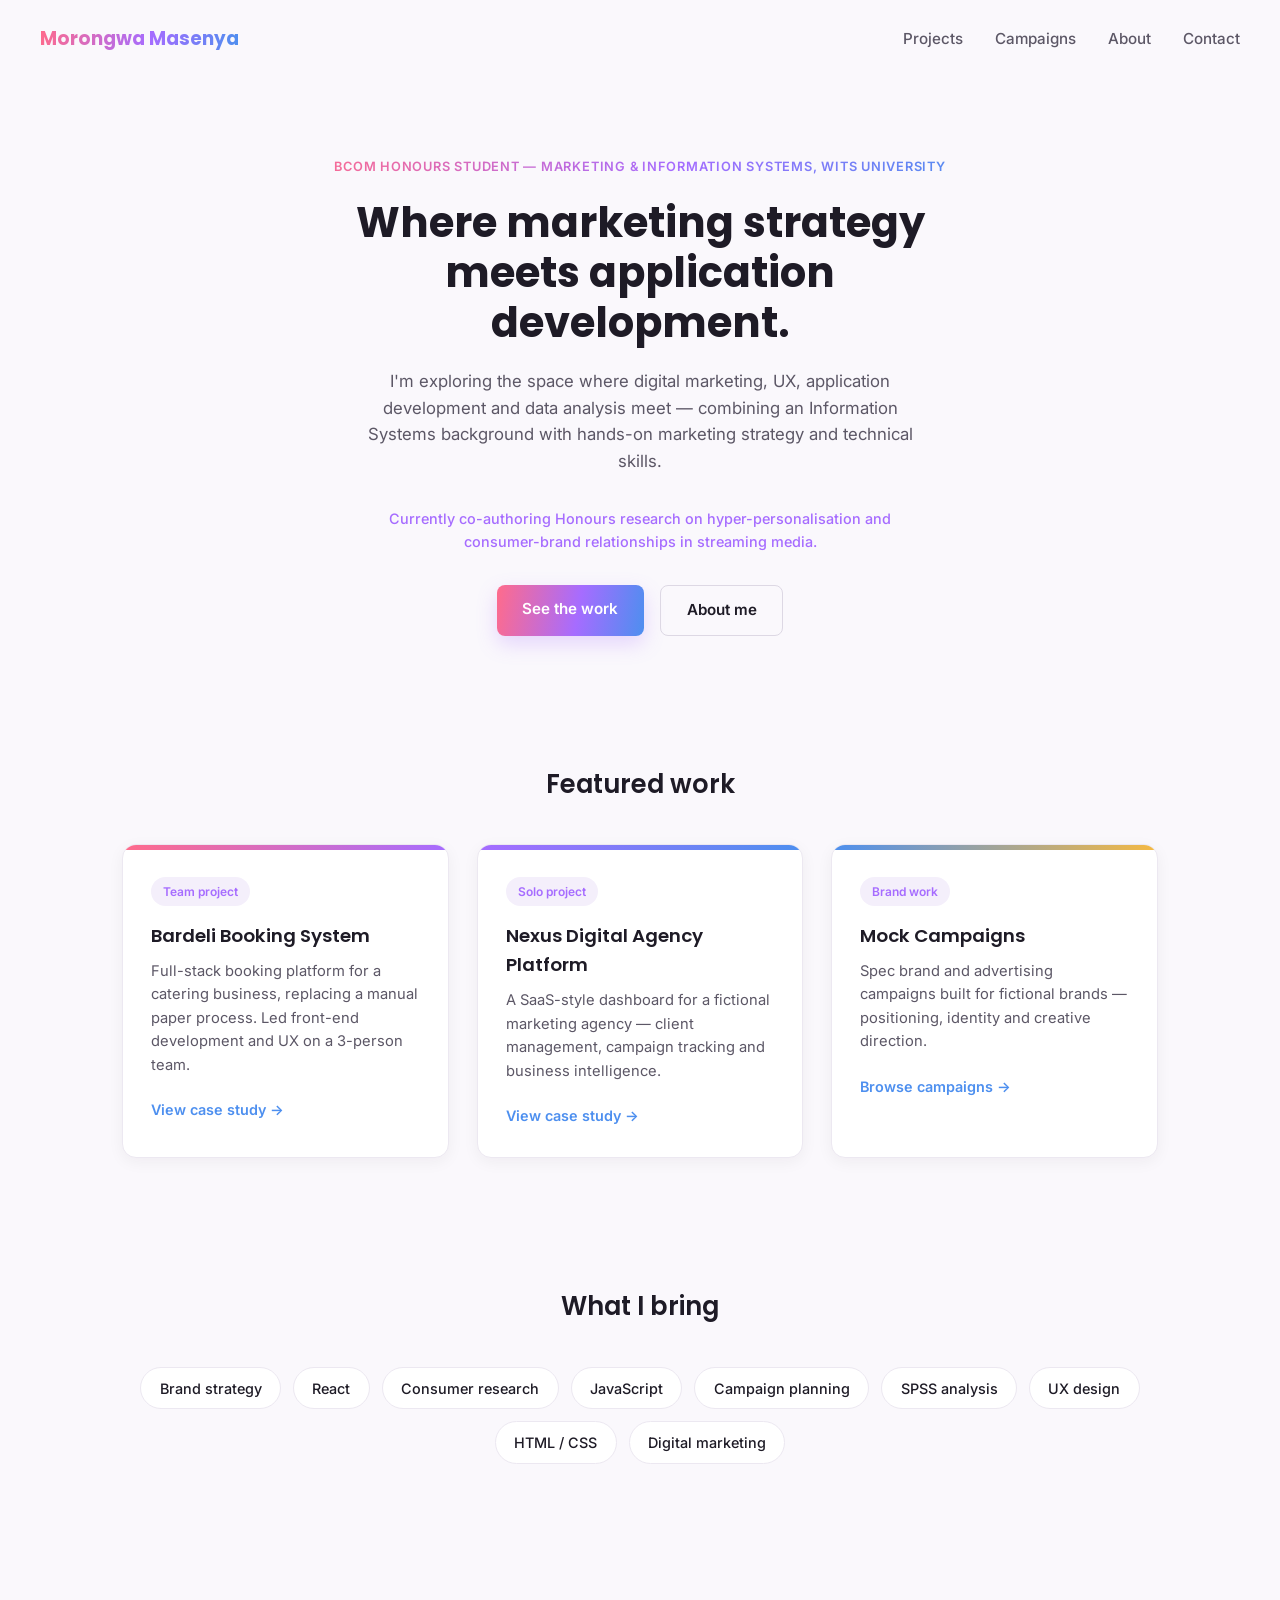
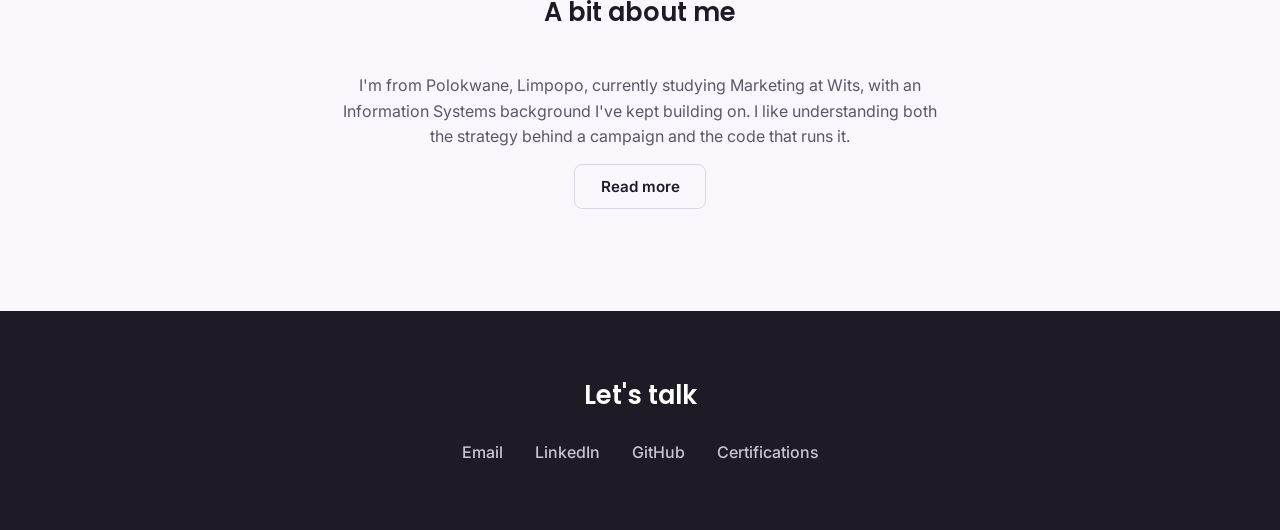
==== index.html @ e1d74e8e "Initial portfolio site" ====
<!DOCTYPE html>
<html lang="en">
<head>
<meta charset="UTF-8">
<meta name="viewport" content="width=device-width, initial-scale=1.0">
<title>Morongwa Masenya — Marketing & Digital Strategy</title>
<link rel="preconnect" href="https://fonts.googleapis.com">
<link href="https://fonts.googleapis.com/css2?family=Poppins:wght@500;600;700&family=Inter:wght@400;500;600&display=swap" rel="stylesheet">
<link rel="stylesheet" href="css/styles.css">
</head>
<body>

<header class="site-header">
  <a href="index.html" class="logo">Morongwa Masenya</a>
  <nav class="main-nav" id="mainNav">
    <a href="campaign.html">Projects</a>
    <a href="campaign.html">Campaigns</a>
    <a href="about.html">About</a>
    <a href="index.html#contact">Contact</a>
  </nav>
  <button class="nav-toggle" id="navToggle" aria-label="Toggle menu">☰</button>
</header>

<section class="hero">
  <p class="eyebrow">BCom Honours Student — Marketing &amp; Information Systems, Wits University</p>
  <h1>Where marketing strategy<br>meets application development.</h1>
  <p class="hero-sub">I'm exploring the space where digital marketing, UX, application development and data analysis meet — combining an Information Systems background with hands-on marketing strategy and technical skills.</p>
  <p class="hero-research">Currently co-authoring Honours research on hyper-personalisation and consumer-brand relationships in streaming media.</p>
  <div class="hero-cta">
    <a href="#work" class="btn btn-gradient">See the work</a>
    <a href="about.html" class="btn btn-outline">About me</a>
  </div>
</section>

<section class="work" id="work">
  <h2 class="section-title">Featured work</h2>

  <div class="card-grid">

    <a href="bardeli.html" class="proj-card">
      <div class="card-bar bar-1"></div>
      <span class="tag">Team project</span>
      <h3>Bardeli Booking System</h3>
      <p>Full-stack booking platform for a catering business, replacing a manual paper process. Led front-end development and UX on a 3-person team.</p>
      <span class="card-link">View case study →</span>
    </a>

    <a href="ndamp.html" class="proj-card">
      <div class="card-bar bar-2"></div>
      <span class="tag">Solo project</span>
      <h3>Nexus Digital Agency Platform</h3>
      <p>A SaaS-style dashboard for a fictional marketing agency — client management, campaign tracking and business intelligence.</p>
      <span class="card-link">View case study →</span>
    </a>

    <a href="campaign.html" class="proj-card">
      <div class="card-bar bar-3"></div>
      <span class="tag">Brand work</span>
      <h3>Mock Campaigns</h3>
      <p>Spec brand and advertising campaigns built for fictional brands — positioning, identity and creative direction.</p>
      <span class="card-link">Browse campaigns →</span>
    </a>

  </div>
</section>

<section class="skills">
  <h2 class="section-title">What I bring</h2>
  <div class="pill-row">
    <span class="pill">Brand strategy</span>
    <span class="pill">React</span>
    <span class="pill">Consumer research</span>
    <span class="pill">JavaScript</span>
    <span class="pill">Campaign planning</span>
    <span class="pill">SPSS analysis</span>
    <span class="pill">UX design</span>
    <span class="pill">HTML / CSS</span>
    <span class="pill">Digital marketing</span>
  </div>
</section>

<section class="about-teaser">
  <div class="about-teaser-text">
    <h2 class="section-title">A bit about me</h2>
    <p>I'm from Polokwane, Limpopo, currently studying Marketing at Wits, with an Information Systems background I've kept building on. I like understanding both the strategy behind a campaign and the code that runs it.</p>
    <a href="about.html" class="btn btn-outline">Read more</a>
  </div>
</section>

<footer class="site-footer" id="contact">
  <h2>Let's talk</h2>
  <div class="footer-links">
    <a href="mailto:masenyamorongwa9@gmail.com">Email</a>
    <a href="https://linkedin.com/in/morongwa-masenya" target="_blank" rel="noopener">LinkedIn</a>
    <a href="https://github.com/morongwa-masenya" target="_blank" rel="noopener">GitHub</a>
    <a href="certifications.html">Certifications</a>
  </div>
</footer>

<script src="js/main.js"></script>
</body>
</html>
---- css/styles.css ----
:root {
  --bg: #FAF8FC;
  --ink: #1E1B26;
  --muted: #5C5766;

  --pink: #FF6B8B;
  --purple: #A66CFF;
  --blue: #4D8FEF;
  --yellow: #F5B942;

  --gradient-main: linear-gradient(100deg, var(--pink), var(--purple) 55%, var(--blue));

  --font-display: 'Poppins', sans-serif;
  --font-body: 'Inter', sans-serif;
}

* { margin: 0; padding: 0; box-sizing: border-box; }

body {
  background: var(--bg);
  color: var(--ink);
  font-family: var(--font-body);
  line-height: 1.6;
}

a { text-decoration: none; color: inherit; }

/* ---- header ---- */
.site-header {
  display: flex;
  align-items: center;
  justify-content: space-between;
  padding: 1.5rem 2.5rem;
}

.logo {
  font-family: var(--font-display);
  font-weight: 700;
  font-size: 1.15rem;
  background: var(--gradient-main);
  -webkit-background-clip: text;
  background-clip: text;
  color: transparent;
}

.main-nav { display: flex; gap: 2rem; }
.main-nav a { font-weight: 500; font-size: 0.95rem; color: var(--muted); }
.main-nav a:hover { color: var(--ink); }

.nav-toggle { display: none; background: none; border: none; font-size: 1.5rem; cursor: pointer; }

/* ---- hero ---- */
.hero {
  padding: 5rem 2rem 4rem;
  max-width: 760px;
  margin: 0 auto;
  text-align: center;
}

.eyebrow {
  font-weight: 600;
  font-size: 0.8rem;
  letter-spacing: 0.06em;
  text-transform: uppercase;
  background: var(--gradient-main);
  -webkit-background-clip: text;
  background-clip: text;
  color: transparent;
  margin-bottom: 1.25rem;
}

.hero h1 {
  font-family: var(--font-display);
  font-weight: 700;
  font-size: 2.6rem;
  line-height: 1.2;
  margin-bottom: 1.25rem;
}

.hero-sub {
  font-size: 1.05rem;
  color: var(--muted);
  max-width: 560px;
  margin: 0 auto 2rem;
}

.hero-research {
  font-size: 0.9rem;
  color: var(--purple);
  font-weight: 500;
  max-width: 520px;
  margin: 0 auto 2rem;
}

.hero-cta { display: flex; gap: 1rem; justify-content: center; }

.btn {
  font-weight: 600;
  font-size: 0.95rem;
  padding: 0.75rem 1.6rem;
  border-radius: 8px;
  transition: transform 0.15s ease, box-shadow 0.15s ease;
}
.btn:hover { transform: translateY(-2px); }

.btn-gradient {
  background: var(--gradient-main);
  color: #fff;
  box-shadow: 0 8px 20px rgba(166, 108, 255, 0.25);
}

.btn-outline {
  background: transparent;
  border: 1.5px solid #DDD8E4;
  color: var(--ink);
}
.btn-outline:hover { border-color: var(--purple); }

/* ---- sections ---- */
.section-title {
  font-family: var(--font-display);
  font-weight: 600;
  font-size: 1.6rem;
  text-align: center;
  margin-bottom: 2.5rem;
}

.work, .skills, .about-teaser { padding: 4rem 2rem; max-width: 1100px; margin: 0 auto; }

/* ---- project cards ---- */
.card-grid {
  display: grid;
  grid-template-columns: repeat(auto-fit, minmax(260px, 1fr));
  gap: 1.75rem;
}

.proj-card {
  position: relative;
  display: block;
  background: #fff;
  padding: 2rem 1.75rem 1.75rem;
  border-radius: 14px;
  border: 1px solid #ECE8F1;
  box-shadow: 0 4px 16px rgba(30, 27, 38, 0.05);
  overflow: hidden;
  transition: transform 0.2s ease, box-shadow 0.2s ease;
}
.proj-card:hover {
  transform: translateY(-4px);
  box-shadow: 0 12px 28px rgba(30, 27, 38, 0.09);
}

.card-bar {
  position: absolute;
  top: 0; left: 0; right: 0;
  height: 5px;
}
.bar-1 { background: linear-gradient(90deg, var(--pink), var(--purple)); }
.bar-2 { background: linear-gradient(90deg, var(--purple), var(--blue)); }
.bar-3 { background: linear-gradient(90deg, var(--blue), var(--yellow)); }

.tag {
  display: inline-block;
  font-size: 0.75rem;
  font-weight: 600;
  color: var(--purple);
  background: #F4EFFB;
  padding: 0.3rem 0.75rem;
  border-radius: 999px;
  margin-bottom: 0.9rem;
}

.proj-card h3 { font-family: var(--font-display); font-weight: 600; font-size: 1.15rem; margin-bottom: 0.6rem; }
.proj-card p { font-size: 0.92rem; color: var(--muted); margin-bottom: 1.25rem; }
.card-link { font-weight: 600; font-size: 0.9rem; color: var(--blue); }

/* ---- pills ---- */
.pill-row { display: flex; flex-wrap: wrap; gap: 0.75rem; justify-content: center; }
.pill {
  font-weight: 500;
  font-size: 0.9rem;
  padding: 0.55rem 1.15rem;
  border-radius: 999px;
  border: 1px solid #ECE8F1;
  background: #fff;
  color: var(--ink);
}

/* ---- about teaser ---- */
.about-teaser-text { max-width: 600px; margin: 0 auto; text-align: center; }
.about-teaser-text p { margin: 1rem 0 1.5rem; color: var(--muted); }

/* ---- footer ---- */
.site-footer {
  background: var(--ink);
  color: #fff;
  text-align: center;
  padding: 4rem 2rem;
  margin-top: 3rem;
}
.site-footer h2 { font-family: var(--font-display); font-weight: 600; font-size: 1.6rem; margin-bottom: 1.5rem; }
.footer-links { display: flex; gap: 2rem; justify-content: center; }
.footer-links a { font-weight: 500; color: #C9C4D4; }
.footer-links a:hover { color: #fff; }

/* ---- responsive ---- */
@media (max-width: 768px) {
  .main-nav {
    position: absolute;
    top: 68px;
    right: 2rem;
    background: #fff;
    border: 1px solid #ECE8F1;
    border-radius: 12px;
    box-shadow: 0 8px 24px rgba(30,27,38,0.08);
    flex-direction: column;
    padding: 1rem 1.5rem;
    display: none;
  }
  .main-nav.open { display: flex; }
  .nav-toggle { display: block; }
  .hero h1 { font-size: 2rem; }
}

/* ---- case study pages ---- */
.case-hero {
  max-width: 760px;
  margin: 0 auto;
  padding: 3rem 2rem 2.5rem;
  text-align: center;
}

.back-link {
  display: inline-block;
  font-size: 0.9rem;
  font-weight: 500;
  color: var(--muted);
  margin-bottom: 1.5rem;
}
.back-link:hover { color: var(--purple); }

.case-hero .tag { margin-bottom: 1rem; }

.case-hero h1 {
  font-family: var(--font-display);
  font-weight: 700;
  font-size: 2.2rem;
  margin-bottom: 1rem;
}

.case-sub {
  font-size: 1.05rem;
  color: var(--muted);
  max-width: 560px;
  margin: 0 auto;
}

.case-content {
  max-width: 700px;
  margin: 0 auto;
  padding: 1rem 2rem 4rem;
}

.case-block {
  padding: 1.75rem 0;
  border-bottom: 1px solid #ECE8F1;
}
.case-block:last-child { border-bottom: none; }

.case-block h2 {
  font-family: var(--font-display);
  font-weight: 600;
  font-size: 1.15rem;
  margin-bottom: 0.6rem;
  background: var(--gradient-main);
  -webkit-background-clip: text;
  background-clip: text;
  color: transparent;
  display: inline-block;
}

.case-block p { color: var(--ink); font-size: 1rem; }

.placeholder-note {
  color: var(--muted);
  font-style: italic;
  font-size: 0.9rem;
}

.proj-card-empty {
  border-style: dashed;
  box-shadow: none;
  background: transparent;
  display: flex;
  flex-direction: column;
  justify-content: center;
  min-height: 180px;
}
.proj-card-empty:hover { transform: none; }

.tag-muted { color: var(--muted); background: #F1EEF6; }
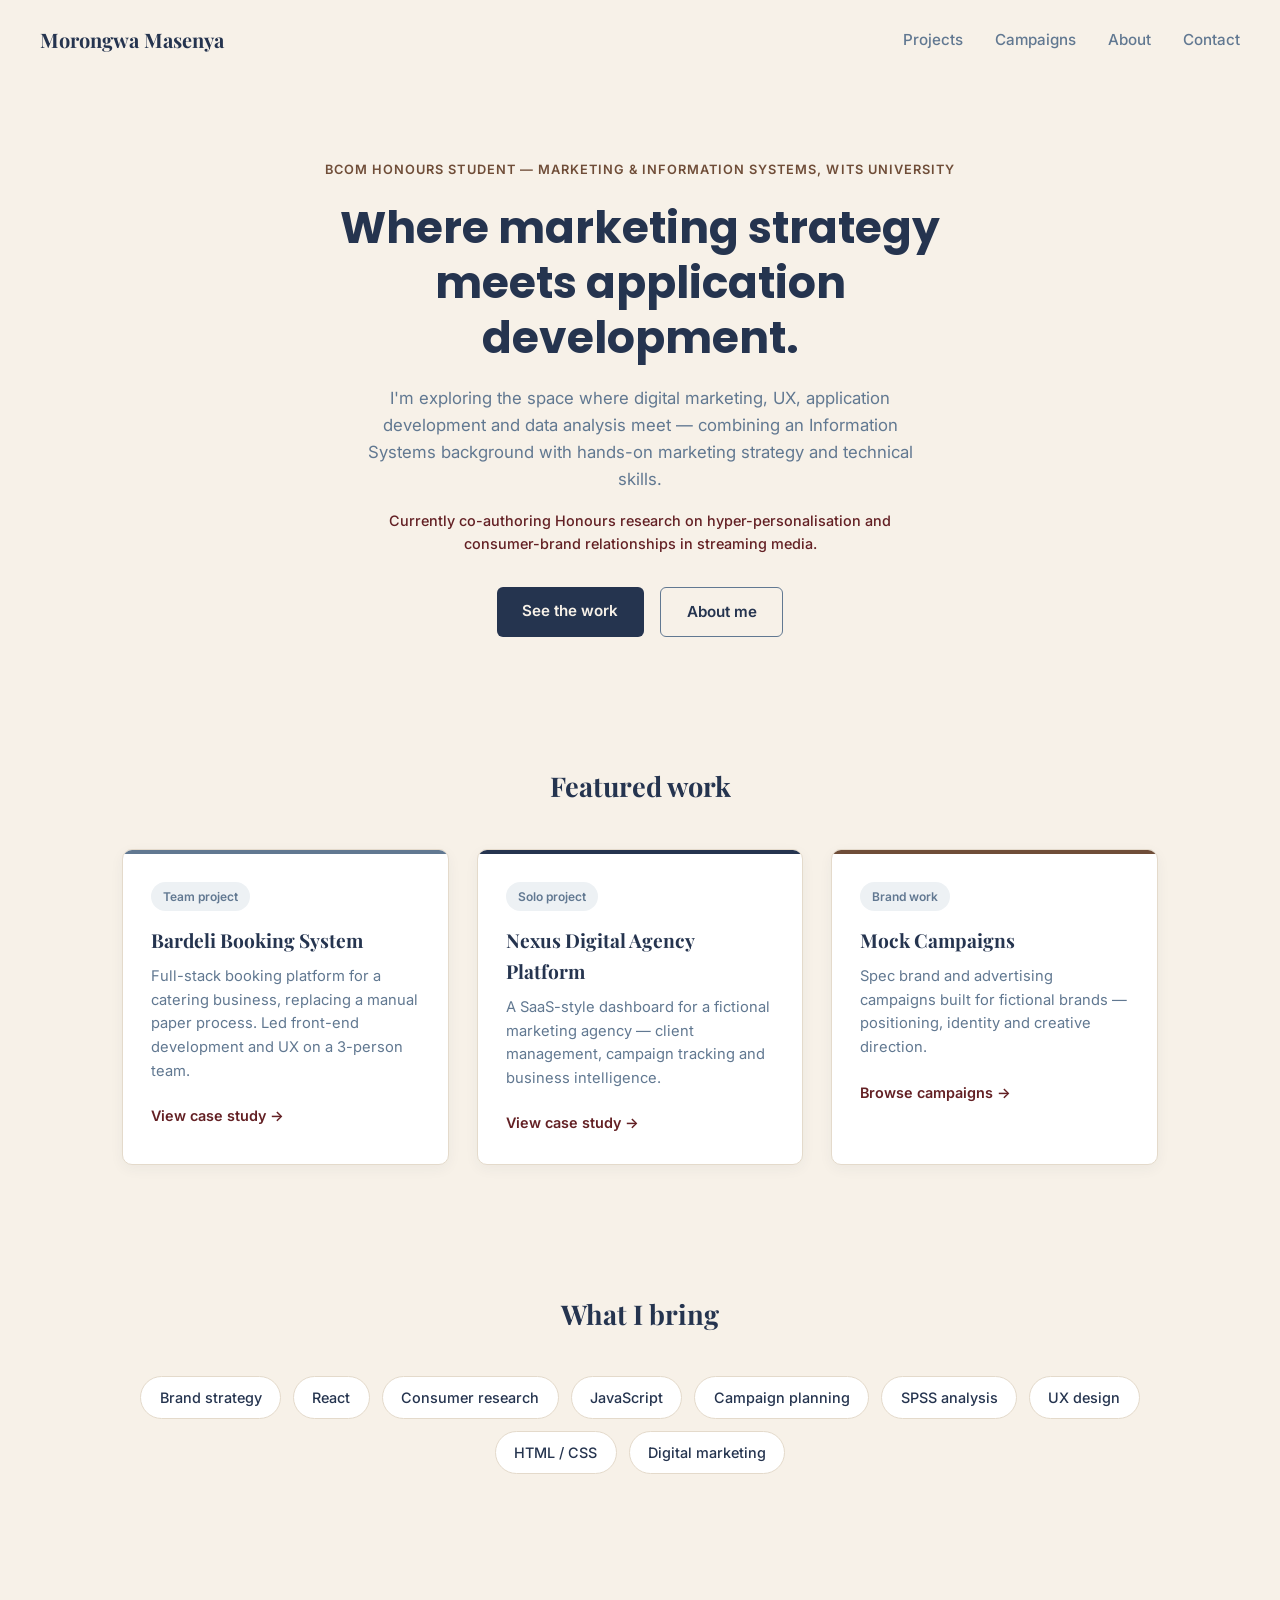
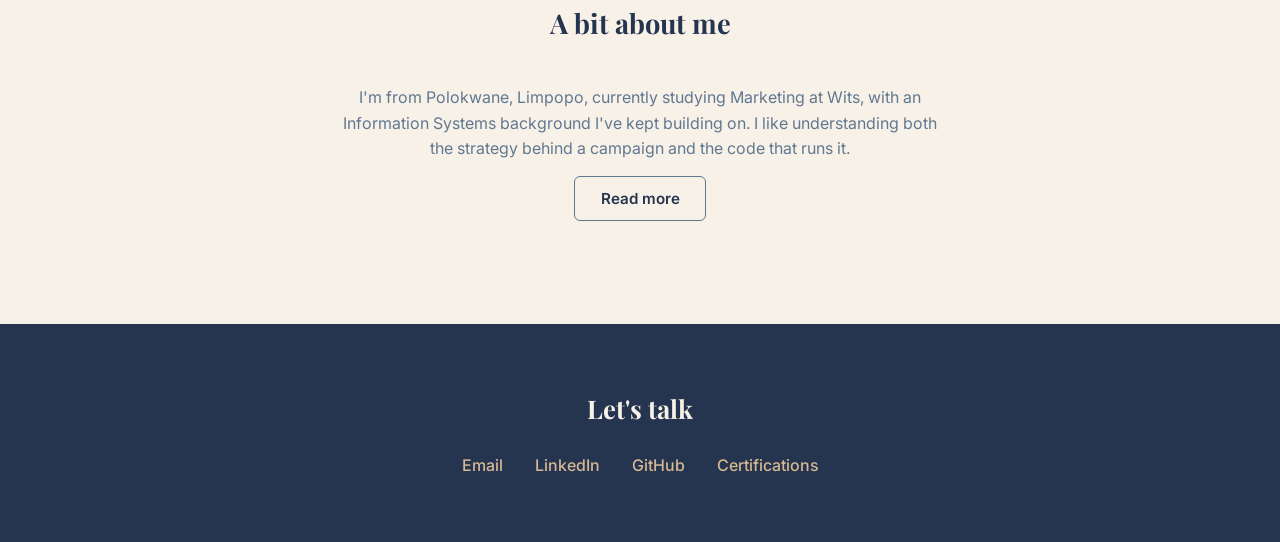
==== commit 1206b3b0: "Additional tweaks" ====
--- a/index.html
+++ b/index.html
@@ -5,7 +5,7 @@
 <meta name="viewport" content="width=device-width, initial-scale=1.0">
 <title>Morongwa Masenya — Marketing & Digital Strategy</title>
 <link rel="preconnect" href="https://fonts.googleapis.com">
-<link href="https://fonts.googleapis.com/css2?family=Poppins:wght@500;600;700&family=Inter:wght@400;500;600&display=swap" rel="stylesheet">
+<link href="https://fonts.googleapis.com/css2?family=Playfair+Display:wght@700;800&family=Poppins:wght@600;700&family=Inter:wght@400;500;600&display=swap" rel="stylesheet">
 <link rel="stylesheet" href="css/styles.css">
 </head>
 <body>
--- a/css/styles.css
+++ b/css/styles.css
@@ -1,23 +1,19 @@
 :root {
-  --bg: #FAF8FC;
-  --ink: #1E1B26;
-  --muted: #5C5766;
-
-  --pink: #FF6B8B;
-  --purple: #A66CFF;
-  --blue: #4D8FEF;
-  --yellow: #F5B942;
-
-  --gradient-main: linear-gradient(100deg, var(--pink), var(--purple) 55%, var(--blue));
-
-  --font-display: 'Poppins', sans-serif;
+  --cream: #F7F1E8;
+  --ink: #25344F;       /* Space Cadet */
+  --muted: #617891;     /* Slate Gray */
+  --tan: #D5B893;
+  --coffee: #6F4D38;
+  --wine: #632024;      /* Caput Mortuum */
+
+--font-display: 'Playfair Display', serif;
   --font-body: 'Inter', sans-serif;
 }
 
 * { margin: 0; padding: 0; box-sizing: border-box; }
 
 body {
-  background: var(--bg);
+  background: var(--cream);
   color: var(--ink);
   font-family: var(--font-body);
   line-height: 1.6;
@@ -36,20 +32,19 @@
 .logo {
   font-family: var(--font-display);
   font-weight: 700;
-  font-size: 1.15rem;
-  background: var(--gradient-main);
-  -webkit-background-clip: text;
-  background-clip: text;
-  color: transparent;
+  font-size: 1.25rem;
+  color: var(--ink);
 }
 
 .main-nav { display: flex; gap: 2rem; }
 .main-nav a { font-weight: 500; font-size: 0.95rem; color: var(--muted); }
-.main-nav a:hover { color: var(--ink); }
-
-.nav-toggle { display: none; background: none; border: none; font-size: 1.5rem; cursor: pointer; }
+.main-nav a:hover { color: var(--wine); }
+
+.nav-toggle { display: none; background: none; border: none; font-size: 1.5rem; cursor: pointer; color: var(--ink); }
 
 /* ---- hero ---- */
+
+
 .hero {
   padding: 5rem 2rem 4rem;
   max-width: 760px;
@@ -60,20 +55,18 @@
 .eyebrow {
   font-weight: 600;
   font-size: 0.8rem;
-  letter-spacing: 0.06em;
+  letter-spacing: 0.08em;
   text-transform: uppercase;
-  background: var(--gradient-main);
-  -webkit-background-clip: text;
-  background-clip: text;
-  color: transparent;
+  color: var(--coffee);
   margin-bottom: 1.25rem;
 }
 
 .hero h1 {
-  font-family: var(--font-display);
+  font-family: 'Poppins', sans-serif;
   font-weight: 700;
-  font-size: 2.6rem;
-  line-height: 1.2;
+  font-size: 2.75rem;
+  line-height: 1.25;
+  color: var(--ink);
   margin-bottom: 1.25rem;
 }
 
@@ -81,12 +74,12 @@
   font-size: 1.05rem;
   color: var(--muted);
   max-width: 560px;
-  margin: 0 auto 2rem;
+  margin: 0 auto 1rem;
 }
 
 .hero-research {
   font-size: 0.9rem;
-  color: var(--purple);
+  color: var(--wine);
   font-weight: 500;
   max-width: 520px;
   margin: 0 auto 2rem;
@@ -98,31 +91,32 @@
   font-weight: 600;
   font-size: 0.95rem;
   padding: 0.75rem 1.6rem;
-  border-radius: 8px;
+  border-radius: 6px;
   transition: transform 0.15s ease, box-shadow 0.15s ease;
 }
 .btn:hover { transform: translateY(-2px); }
 
 .btn-gradient {
-  background: var(--gradient-main);
-  color: #fff;
-  box-shadow: 0 8px 20px rgba(166, 108, 255, 0.25);
-}
+  background: var(--ink);
+  color: var(--cream);
+}
+.btn-gradient:hover { background: var(--wine); }
 
 .btn-outline {
   background: transparent;
-  border: 1.5px solid #DDD8E4;
-  color: var(--ink);
-}
-.btn-outline:hover { border-color: var(--purple); }
+  border: 1.5px solid var(--muted);
+  color: var(--ink);
+}
+.btn-outline:hover { border-color: var(--wine); color: var(--wine); }
 
 /* ---- sections ---- */
 .section-title {
   font-family: var(--font-display);
-  font-weight: 600;
-  font-size: 1.6rem;
+  font-weight: 700;
+  font-size: 1.7rem;
   text-align: center;
   margin-bottom: 2.5rem;
+  color: var(--ink);
 }
 
 .work, .skills, .about-teaser { padding: 4rem 2rem; max-width: 1100px; margin: 0 auto; }
@@ -139,40 +133,46 @@
   display: block;
   background: #fff;
   padding: 2rem 1.75rem 1.75rem;
-  border-radius: 14px;
-  border: 1px solid #ECE8F1;
-  box-shadow: 0 4px 16px rgba(30, 27, 38, 0.05);
+  border-radius: 10px;
+  border: 1px solid #E4DACB;
+  box-shadow: 0 4px 14px rgba(37, 52, 79, 0.05);
   overflow: hidden;
   transition: transform 0.2s ease, box-shadow 0.2s ease;
 }
 .proj-card:hover {
   transform: translateY(-4px);
-  box-shadow: 0 12px 28px rgba(30, 27, 38, 0.09);
+  box-shadow: 0 12px 26px rgba(37, 52, 79, 0.09);
 }
 
 .card-bar {
   position: absolute;
   top: 0; left: 0; right: 0;
-  height: 5px;
-}
-.bar-1 { background: linear-gradient(90deg, var(--pink), var(--purple)); }
-.bar-2 { background: linear-gradient(90deg, var(--purple), var(--blue)); }
-.bar-3 { background: linear-gradient(90deg, var(--blue), var(--yellow)); }
+  height: 4px;
+}
+/* tech projects — slate/navy */
+.bar-1 { background: var(--muted); }
+.bar-2 { background: var(--ink); }
+/* marketing/campaign work — coffee/wine */
+.bar-3 { background: var(--coffee); }
+.bar-4 { background: var(--wine); }
 
 .tag {
   display: inline-block;
   font-size: 0.75rem;
   font-weight: 600;
-  color: var(--purple);
-  background: #F4EFFB;
   padding: 0.3rem 0.75rem;
   border-radius: 999px;
   margin-bottom: 0.9rem;
 }
-
-.proj-card h3 { font-family: var(--font-display); font-weight: 600; font-size: 1.15rem; margin-bottom: 0.6rem; }
+/* default tag = tech */
+.tag { color: var(--muted); background: #EDF1F4; }
+/* campaign tag override */
+.tag-campaign { color: var(--coffee); background: #F3ECE3; }
+.tag-muted { color: var(--muted); background: #EDF1F4; }
+
+.proj-card h3 { font-family: var(--font-display); font-weight: 700; font-size: 1.2rem; margin-bottom: 0.6rem; color: var(--ink); }
 .proj-card p { font-size: 0.92rem; color: var(--muted); margin-bottom: 1.25rem; }
-.card-link { font-weight: 600; font-size: 0.9rem; color: var(--blue); }
+.card-link { font-weight: 600; font-size: 0.9rem; color: var(--wine); }
 
 /* ---- pills ---- */
 .pill-row { display: flex; flex-wrap: wrap; gap: 0.75rem; justify-content: center; }
@@ -181,7 +181,7 @@
   font-size: 0.9rem;
   padding: 0.55rem 1.15rem;
   border-radius: 999px;
-  border: 1px solid #ECE8F1;
+  border: 1px solid #E4DACB;
   background: #fff;
   color: var(--ink);
 }
@@ -193,109 +193,59 @@
 /* ---- footer ---- */
 .site-footer {
   background: var(--ink);
-  color: #fff;
+  color: var(--cream);
   text-align: center;
   padding: 4rem 2rem;
   margin-top: 3rem;
 }
-.site-footer h2 { font-family: var(--font-display); font-weight: 600; font-size: 1.6rem; margin-bottom: 1.5rem; }
-.footer-links { display: flex; gap: 2rem; justify-content: center; }
-.footer-links a { font-weight: 500; color: #C9C4D4; }
+.site-footer h2 { font-family: var(--font-display); font-weight: 700; font-size: 1.6rem; margin-bottom: 1.5rem; }
+.footer-links { display: flex; gap: 2rem; justify-content: center; flex-wrap: wrap; }
+.footer-links a { font-weight: 500; color: var(--tan); }
 .footer-links a:hover { color: #fff; }
+
+/* ---- case study pages ---- */
+.case-hero { max-width: 760px; margin: 0 auto; padding: 3rem 2rem 2.5rem; text-align: center; }
+.back-link { display: inline-block; font-size: 0.9rem; font-weight: 500; color: var(--muted); margin-bottom: 1.5rem; }
+.back-link:hover { color: var(--wine); }
+.case-hero .tag { margin-bottom: 1rem; }
+.case-hero h1 { font-family: var(--font-display); font-weight: 700; font-size: 2.2rem; margin-bottom: 1rem; color: var(--ink); }
+.case-sub { font-size: 1.05rem; color: var(--muted); max-width: 560px; margin: 0 auto; }
+
+.case-content { max-width: 700px; margin: 0 auto; padding: 1rem 2rem 4rem; }
+.case-block { padding: 1.75rem 0; border-bottom: 1px solid #E4DACB; }
+.case-block:last-child { border-bottom: none; }
+.case-block h2 { font-family: var(--font-display); font-weight: 700; font-size: 1.15rem; margin-bottom: 0.6rem; color: var(--wine); }
+.case-block p { color: var(--ink); font-size: 1rem; }
+.placeholder-note { color: var(--muted); font-style: italic; font-size: 0.9rem; }
+
+/* ---- certification cards ---- */
+.cert-card {
+  position: relative; display: block; background: #fff;
+  padding: 2rem 1.75rem 1.75rem; border-radius: 10px;
+  border: 1px solid #E4DACB; box-shadow: 0 4px 14px rgba(37, 52, 79, 0.05);
+  overflow: hidden; transition: transform 0.2s ease, box-shadow 0.2s ease;
+}
+.cert-card:hover { transform: translateY(-4px); box-shadow: 0 12px 26px rgba(37, 52, 79, 0.09); }
+.cert-card h3 { font-family: var(--font-display); font-weight: 700; font-size: 1.15rem; margin-bottom: 0.6rem; color: var(--ink); }
+.cert-card p { font-size: 0.92rem; color: var(--muted); margin-bottom: 1rem; }
+.cert-date { display: inline-block; font-size: 0.8rem; font-weight: 600; color: var(--coffee); margin-bottom: 1rem; }
+
+/* ---- empty/coming soon card ---- */
+.proj-card-empty {
+  border-style: dashed; box-shadow: none; background: transparent;
+  display: flex; flex-direction: column; justify-content: center; min-height: 180px;
+}
+.proj-card-empty:hover { transform: none; }
 
 /* ---- responsive ---- */
 @media (max-width: 768px) {
   .main-nav {
-    position: absolute;
-    top: 68px;
-    right: 2rem;
-    background: #fff;
-    border: 1px solid #ECE8F1;
-    border-radius: 12px;
-    box-shadow: 0 8px 24px rgba(30,27,38,0.08);
-    flex-direction: column;
-    padding: 1rem 1.5rem;
-    display: none;
+    position: absolute; top: 68px; right: 2rem;
+    background: #fff; border: 1px solid #E4DACB; border-radius: 10px;
+    box-shadow: 0 8px 24px rgba(37,52,79,0.08);
+    flex-direction: column; padding: 1rem 1.5rem; display: none;
   }
   .main-nav.open { display: flex; }
   .nav-toggle { display: block; }
-  .hero h1 { font-size: 2rem; }
-}
-
-/* ---- case study pages ---- */
-.case-hero {
-  max-width: 760px;
-  margin: 0 auto;
-  padding: 3rem 2rem 2.5rem;
-  text-align: center;
-}
-
-.back-link {
-  display: inline-block;
-  font-size: 0.9rem;
-  font-weight: 500;
-  color: var(--muted);
-  margin-bottom: 1.5rem;
-}
-.back-link:hover { color: var(--purple); }
-
-.case-hero .tag { margin-bottom: 1rem; }
-
-.case-hero h1 {
-  font-family: var(--font-display);
-  font-weight: 700;
-  font-size: 2.2rem;
-  margin-bottom: 1rem;
-}
-
-.case-sub {
-  font-size: 1.05rem;
-  color: var(--muted);
-  max-width: 560px;
-  margin: 0 auto;
-}
-
-.case-content {
-  max-width: 700px;
-  margin: 0 auto;
-  padding: 1rem 2rem 4rem;
-}
-
-.case-block {
-  padding: 1.75rem 0;
-  border-bottom: 1px solid #ECE8F1;
-}
-.case-block:last-child { border-bottom: none; }
-
-.case-block h2 {
-  font-family: var(--font-display);
-  font-weight: 600;
-  font-size: 1.15rem;
-  margin-bottom: 0.6rem;
-  background: var(--gradient-main);
-  -webkit-background-clip: text;
-  background-clip: text;
-  color: transparent;
-  display: inline-block;
-}
-
-.case-block p { color: var(--ink); font-size: 1rem; }
-
-.placeholder-note {
-  color: var(--muted);
-  font-style: italic;
-  font-size: 0.9rem;
-}
-
-.proj-card-empty {
-  border-style: dashed;
-  box-shadow: none;
-  background: transparent;
-  display: flex;
-  flex-direction: column;
-  justify-content: center;
-  min-height: 180px;
-}
-.proj-card-empty:hover { transform: none; }
-
-.tag-muted { color: var(--muted); background: #F1EEF6; }+  .hero h1 { font-size: 2.1rem; }
+}
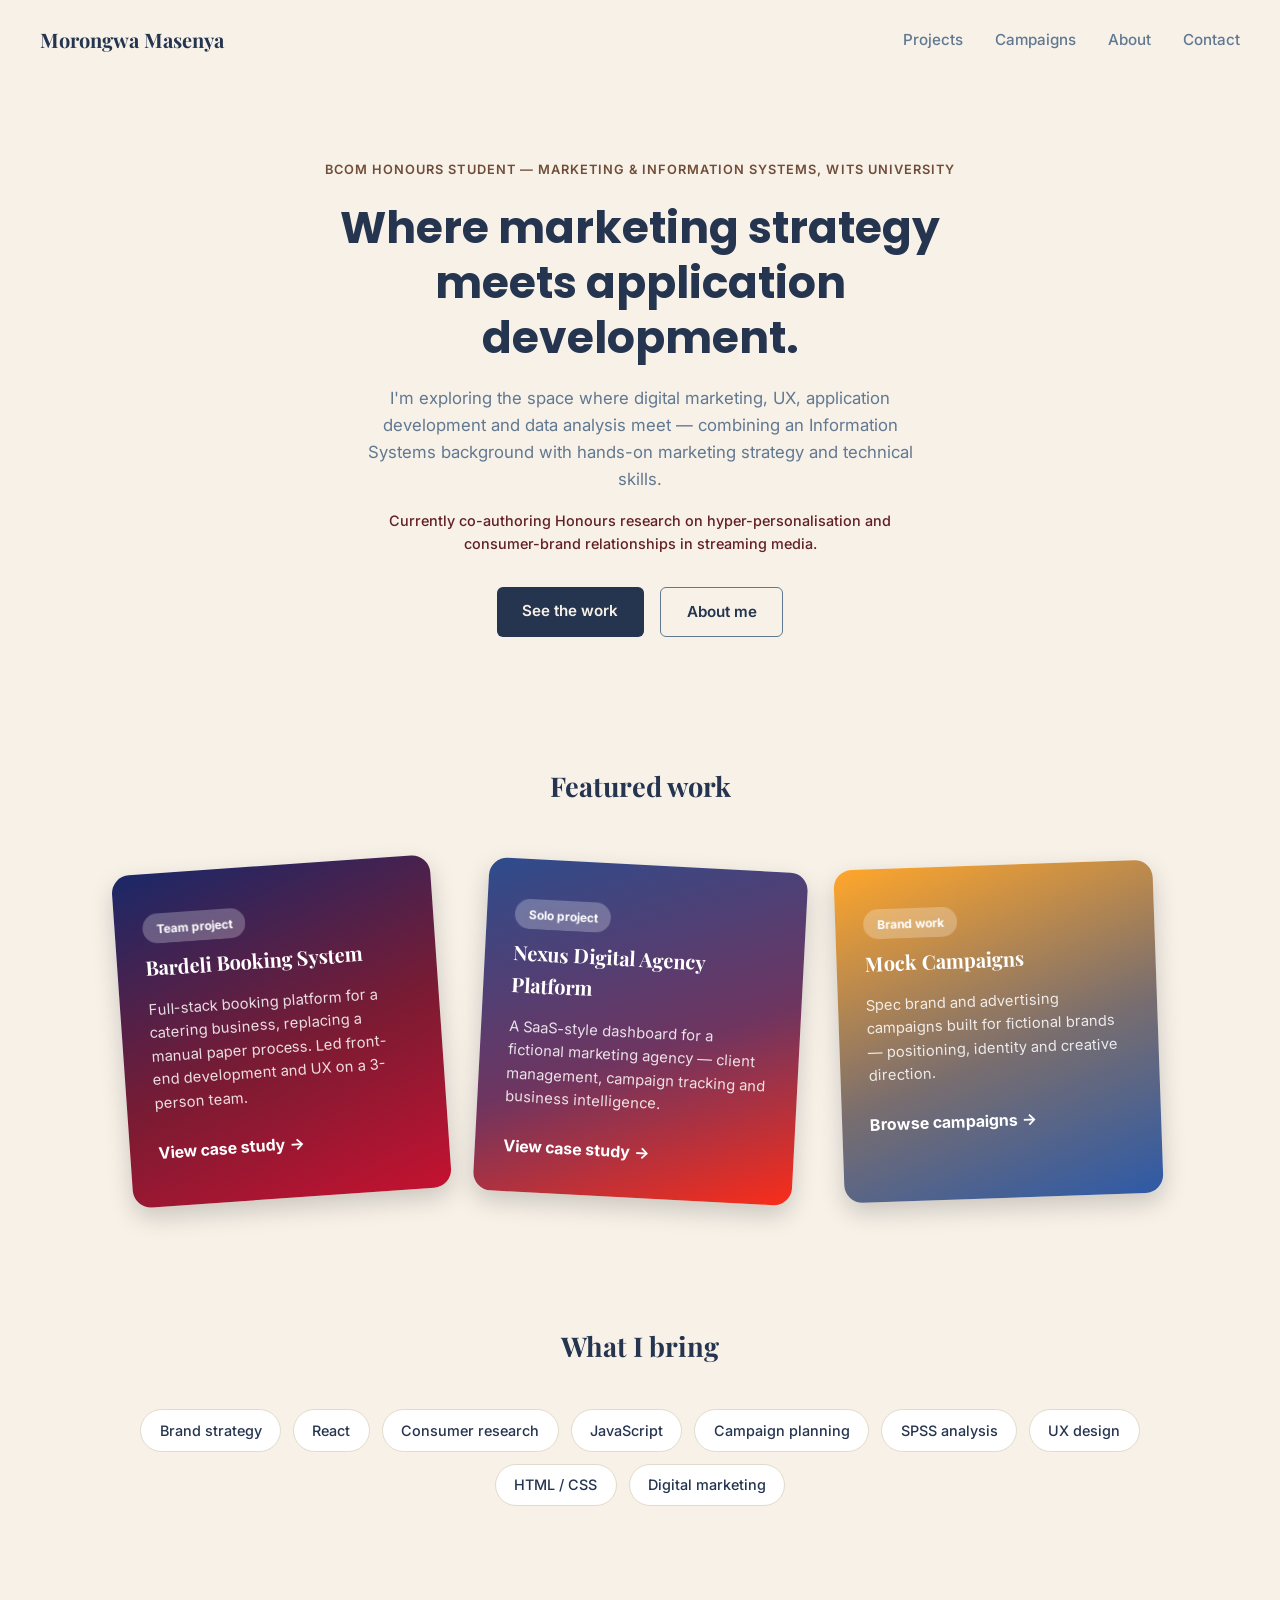
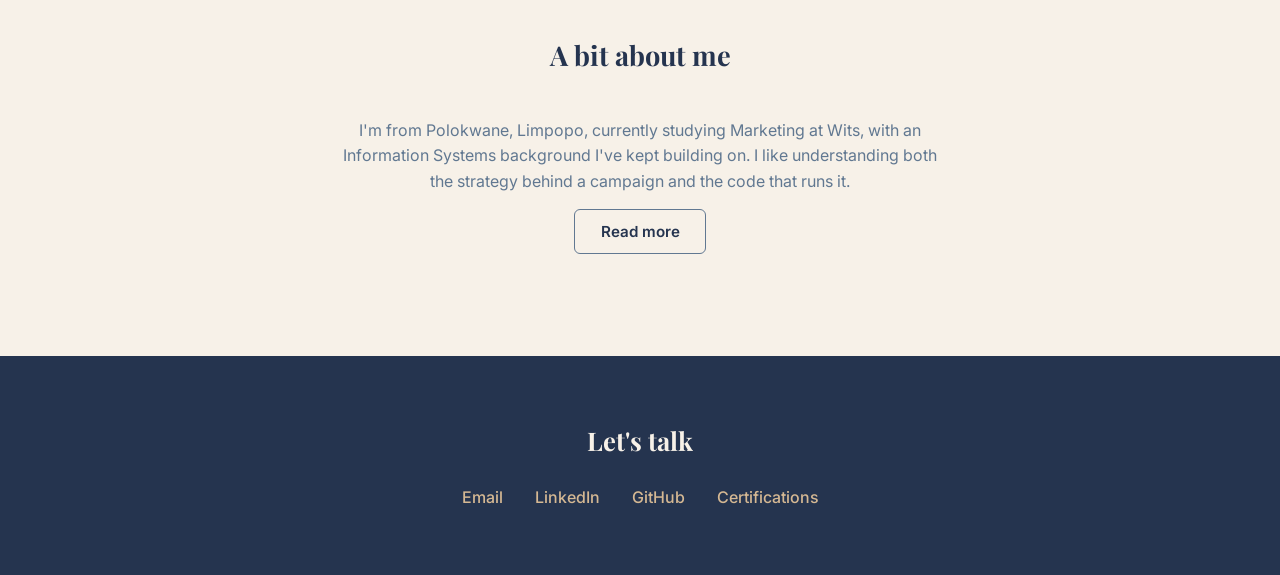
==== commit f6f39dc5: "card updates" ====
--- a/index.html
+++ b/index.html
@@ -37,31 +37,28 @@
 
   <div class="card-grid">
 
-    <a href="bardeli.html" class="proj-card">
-      <div class="card-bar bar-1"></div>
-      <span class="tag">Team project</span>
-      <h3>Bardeli Booking System</h3>
-      <p>Full-stack booking platform for a catering business, replacing a manual paper process. Led front-end development and UX on a 3-person team.</p>
-      <span class="card-link">View case study →</span>
-    </a>
+  <a href="bardeli.html" class="proj-card card-bardeli">
+    <span class="tag">Team project</span>
+    <h3>Bardeli Booking System</h3>
+    <p>Full-stack booking platform for a catering business, replacing a manual paper process. Led front-end development and UX on a 3-person team.</p>
+    <span class="card-link">View case study →</span>
+  </a>
 
-    <a href="ndamp.html" class="proj-card">
-      <div class="card-bar bar-2"></div>
-      <span class="tag">Solo project</span>
-      <h3>Nexus Digital Agency Platform</h3>
-      <p>A SaaS-style dashboard for a fictional marketing agency — client management, campaign tracking and business intelligence.</p>
-      <span class="card-link">View case study →</span>
-    </a>
+  <a href="ndamp.html" class="proj-card card-ndamp">
+    <span class="tag">Solo project</span>
+    <h3>Nexus Digital Agency Platform</h3>
+    <p>A SaaS-style dashboard for a fictional marketing agency — client management, campaign tracking and business intelligence.</p>
+    <span class="card-link">View case study →</span>
+  </a>
 
-    <a href="campaign.html" class="proj-card">
-      <div class="card-bar bar-3"></div>
-      <span class="tag">Brand work</span>
-      <h3>Mock Campaigns</h3>
-      <p>Spec brand and advertising campaigns built for fictional brands — positioning, identity and creative direction.</p>
-      <span class="card-link">Browse campaigns →</span>
-    </a>
+  <a href="campaign.html" class="proj-card card-campaigns">
+    <span class="tag">Brand work</span>
+    <h3>Mock Campaigns</h3>
+    <p>Spec brand and advertising campaigns built for fictional brands — positioning, identity and creative direction.</p>
+    <span class="card-link">Browse campaigns →</span>
+  </a>
 
-  </div>
+</div>
 </section>
 
 <section class="skills">
--- a/css/styles.css
+++ b/css/styles.css
@@ -122,57 +122,83 @@
 .work, .skills, .about-teaser { padding: 4rem 2rem; max-width: 1100px; margin: 0 auto; }
 
 /* ---- project cards ---- */
+/* ---- project cards ---- */
 .card-grid {
   display: grid;
   grid-template-columns: repeat(auto-fit, minmax(260px, 1fr));
-  gap: 1.75rem;
+  gap: 2.5rem;
+  padding-top: 1rem;
 }
 
 .proj-card {
   position: relative;
   display: block;
-  background: #fff;
-  padding: 2rem 1.75rem 1.75rem;
-  border-radius: 10px;
-  border: 1px solid #E4DACB;
-  box-shadow: 0 4px 14px rgba(37, 52, 79, 0.05);
-  overflow: hidden;
-  transition: transform 0.2s ease, box-shadow 0.2s ease;
-}
+  padding: 2.5rem 1.75rem 2rem;
+  border-radius: 18px;
+  border: none;
+  color: #fff;
+  box-shadow: 0 10px 24px rgba(0,0,0,0.18);
+  transition: transform 0.35s cubic-bezier(0.22, 1, 0.36, 1), box-shadow 0.35s ease;
+}
+
+.proj-card h3 { font-family: var(--font-display); font-weight: 700; font-size: 1.25rem; margin: 0.5rem 0 0.9rem; color: #fff; }
+.proj-card p { font-size: 0.92rem; margin-bottom: 1.5rem; color: rgba(255,255,255,0.85); }
+.proj-card .card-link { font-weight: 700; color: #fff; }
+
+.proj-card .tag {
+  display: inline-block;
+  font-weight: 700;
+  font-size: 0.75rem;
+  padding: 0.35rem 0.85rem;
+  border-radius: 999px;
+  background: rgba(255,255,255,0.25);
+  color: #fff;
+  backdrop-filter: blur(4px);
+  margin-bottom: 0;
+}
+
+/* tilt each card differently */
+.card-bardeli   { transform: rotate(-4deg); }
+.card-ndamp     { transform: rotate(3deg); }
+.card-campaigns { transform: rotate(-2deg); }
+
+/* straighten + lift on hover */
 .proj-card:hover {
-  transform: translateY(-4px);
-  box-shadow: 0 12px 26px rgba(37, 52, 79, 0.09);
-}
-
-.card-bar {
-  position: absolute;
-  top: 0; left: 0; right: 0;
-  height: 4px;
-}
-/* tech projects — slate/navy */
-.bar-1 { background: var(--muted); }
-.bar-2 { background: var(--ink); }
-/* marketing/campaign work — coffee/wine */
-.bar-3 { background: var(--coffee); }
-.bar-4 { background: var(--wine); }
-
-.tag {
-  display: inline-block;
-  font-size: 0.75rem;
-  font-weight: 600;
-  padding: 0.3rem 0.75rem;
-  border-radius: 999px;
-  margin-bottom: 0.9rem;
-}
-/* default tag = tech */
-.tag { color: var(--muted); background: #EDF1F4; }
-/* campaign tag override */
-.tag-campaign { color: var(--coffee); background: #F3ECE3; }
-.tag-muted { color: var(--muted); background: #EDF1F4; }
-
-.proj-card h3 { font-family: var(--font-display); font-weight: 700; font-size: 1.2rem; margin-bottom: 0.6rem; color: var(--ink); }
-.proj-card p { font-size: 0.92rem; color: var(--muted); margin-bottom: 1.25rem; }
-.card-link { font-weight: 600; font-size: 0.9rem; color: var(--wine); }
+  transform: rotate(0deg) translateY(-10px) scale(1.02);
+  box-shadow: 0 20px 40px rgba(0,0,0,0.28);
+}
+
+/* Bardeli — Varsity navy → cherry red */
+.card-bardeli {
+  background: linear-gradient(160deg, #1A2868 0%, #7A1B33 55%, #C41230 100%);
+}
+
+/* NDAMP — YInMn blue → red */
+.card-ndamp {
+  background: linear-gradient(160deg, #2E4C8C 0%, #6E3560 55%, #FA2D1A 100%);
+}
+
+/* Campaigns — Citrus → Amalfi */
+.card-campaigns {
+  background: linear-gradient(160deg, #FFA62B 0%, #7A6E6E 55%, #2E5AA7 100%);
+}
+
+/* empty "coming soon" card — keep it neutral, not gradient */
+.proj-card-empty {
+  background: transparent;
+  border: 2px dashed #C9BFA8;
+  box-shadow: none;
+  color: var(--muted);
+  display: flex;
+  flex-direction: column;
+  justify-content: center;
+  min-height: 180px;
+  transform: none;
+}
+.proj-card-empty:hover { transform: none; box-shadow: none; }
+.proj-card-empty h3 { color: var(--ink); }
+.proj-card-empty p { color: var(--muted); }
+.proj-card-empty .tag { background: #EDE6D8; color: var(--muted); }
 
 /* ---- pills ---- */
 .pill-row { display: flex; flex-wrap: wrap; gap: 0.75rem; justify-content: center; }
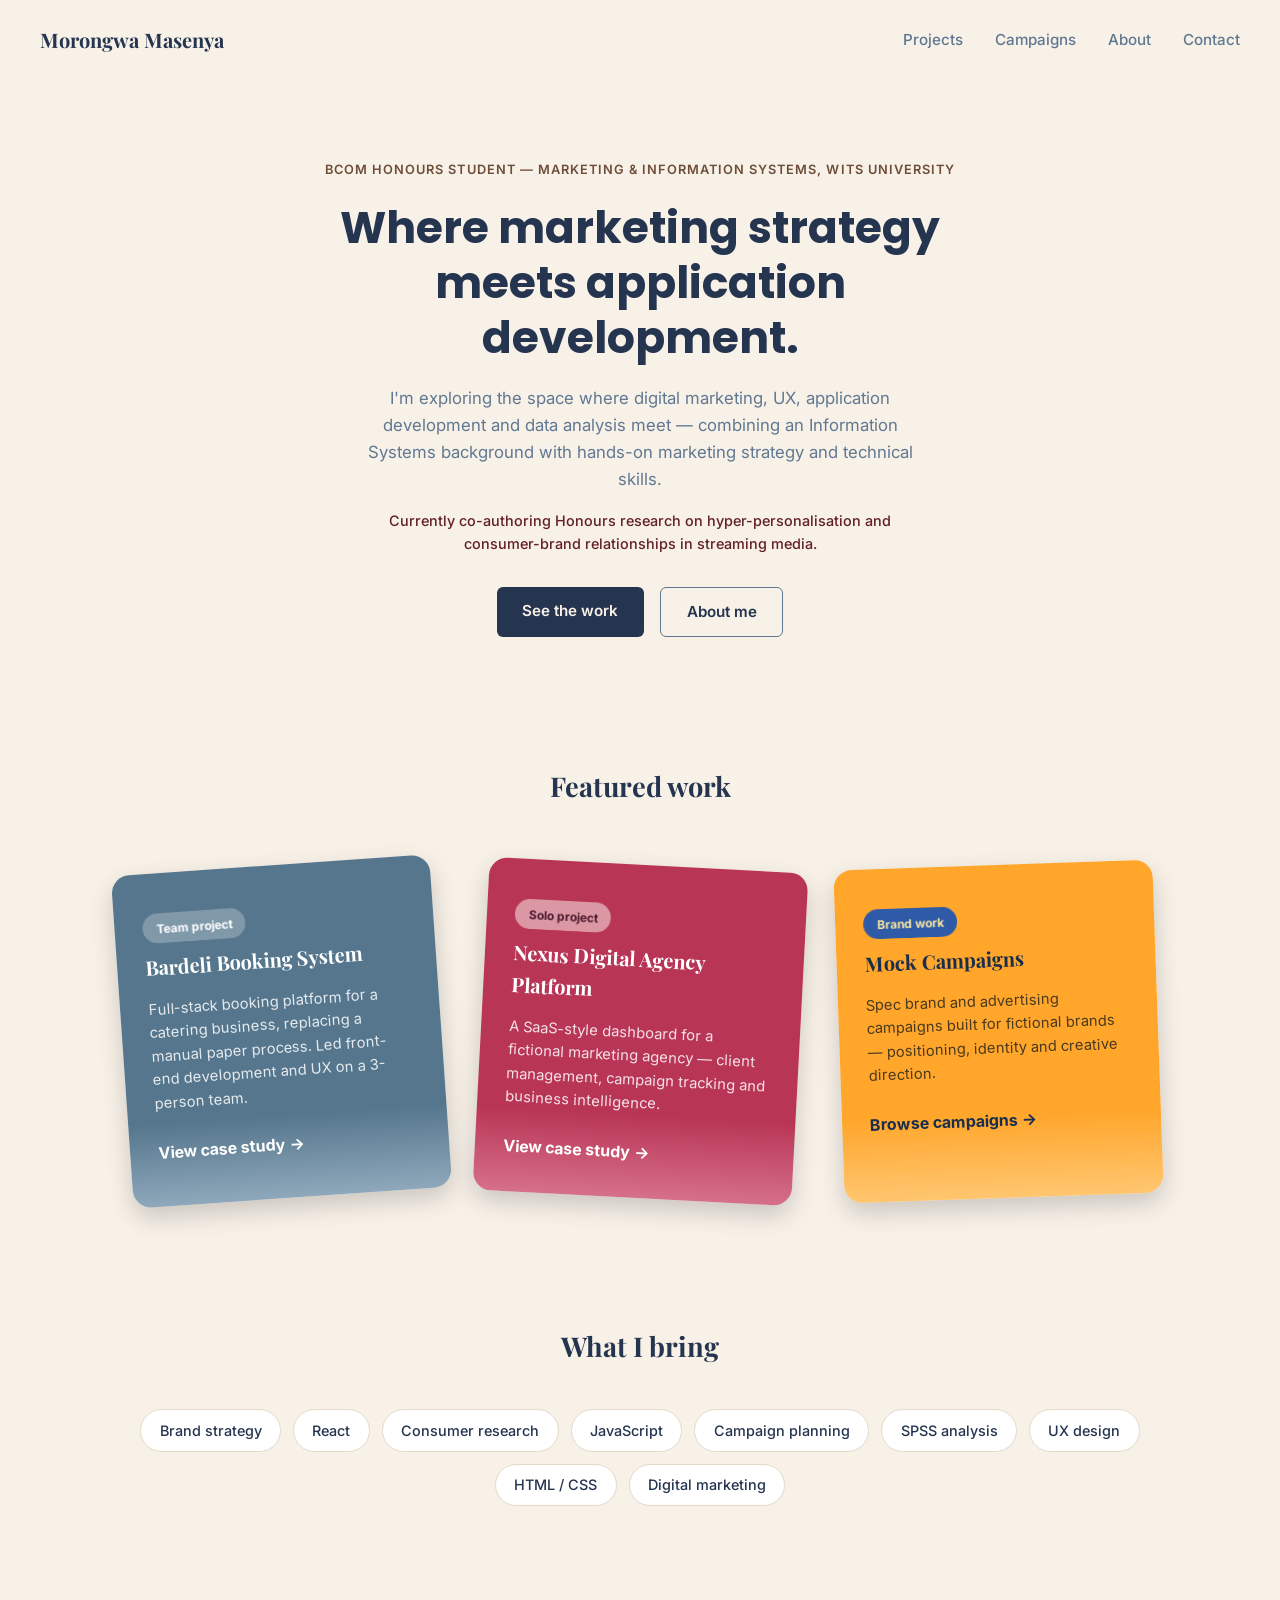
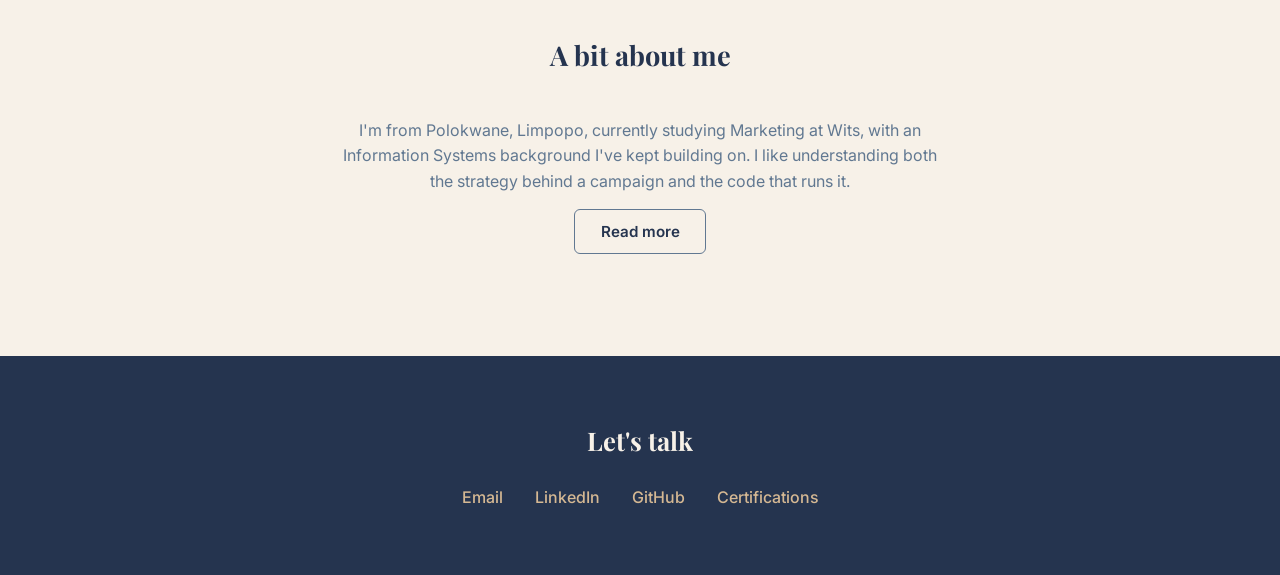
==== commit 20e76043: "updates" ====
--- a/index.html
+++ b/index.html
@@ -87,11 +87,11 @@
 <footer class="site-footer" id="contact">
   <h2>Let's talk</h2>
   <div class="footer-links">
-    <a href="mailto:masenyamorongwa9@gmail.com">Email</a>
-    <a href="https://linkedin.com/in/morongwa-masenya" target="_blank" rel="noopener">LinkedIn</a>
-    <a href="https://github.com/morongwa-masenya" target="_blank" rel="noopener">GitHub</a>
-    <a href="certifications.html">Certifications</a>
-  </div>
+  <a href="mailto:masenyamorongwa9@gmail.com">Email</a>
+  <a href="https://www.linkedin.com/in/morongwamasenya" target="_blank" rel="noopener">LinkedIn</a>
+  <a href="https://github.com/morongwa123" target="_blank" rel="noopener">GitHub</a>
+  <a href="certifications.html">Certifications</a>
+</div>
 </footer>
 
 <script src="js/main.js"></script>
--- a/css/styles.css
+++ b/css/styles.css
@@ -168,20 +168,24 @@
   box-shadow: 0 20px 40px rgba(0,0,0,0.28);
 }
 
-/* Bardeli — Varsity navy → cherry red */
+/* Bardeli — UCLA Blue, subtle light gradient at bottom */
 .card-bardeli {
-  background: linear-gradient(160deg, #1A2868 0%, #7A1B33 55%, #C41230 100%);
-}
-
-/* NDAMP — YInMn blue → red */
+  background: linear-gradient(180deg, #55768C 0%, #55768C 75%, #8FA8BB 100%);
+}
+
+/* NDAMP — Maroon, subtle light gradient at bottom */
 .card-ndamp {
-  background: linear-gradient(160deg, #2E4C8C 0%, #6E3560 55%, #FA2D1A 100%);
-}
-
-/* Campaigns — Citrus → Amalfi */
+  background: linear-gradient(180deg, #B83556 0%, #B83556 75%, #D67089 100%);
+}
+.card-ndamp .tag { background: #DC97A5; color: #4A1B2E; }
+
+/* Campaigns — Citrus, subtle light gradient at bottom */
 .card-campaigns {
-  background: linear-gradient(160deg, #FFA62B 0%, #7A6E6E 55%, #2E5AA7 100%);
-}
+  background: linear-gradient(180deg, #FFA62B 0%, #FFA62B 75%, #FFC670 100%);
+}
+.card-campaigns .tag { background: #2E5AA7; color: #F8E6A0; }
+.card-campaigns h3, .card-campaigns .card-link { color: #1A2E4C; }
+.card-campaigns p { color: #4A3A1E; }
 
 /* empty "coming soon" card — keep it neutral, not gradient */
 .proj-card-empty {
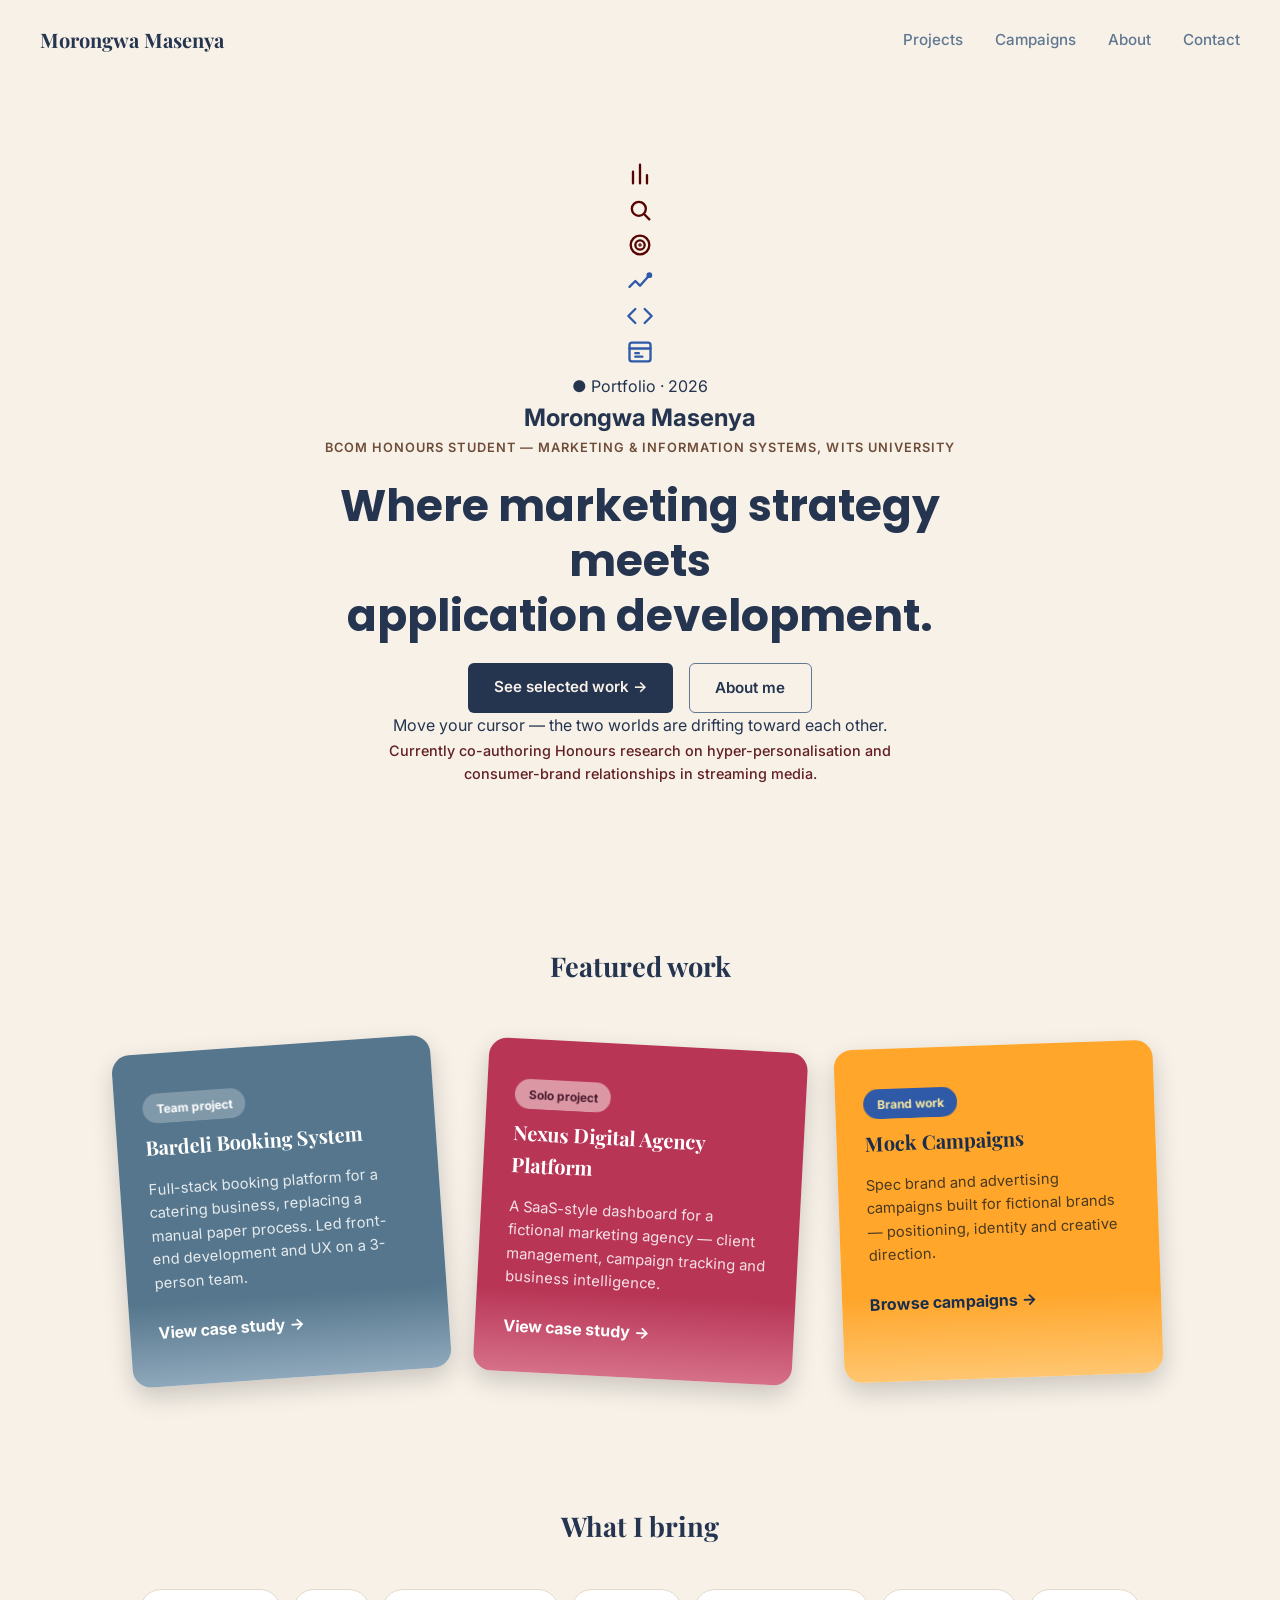
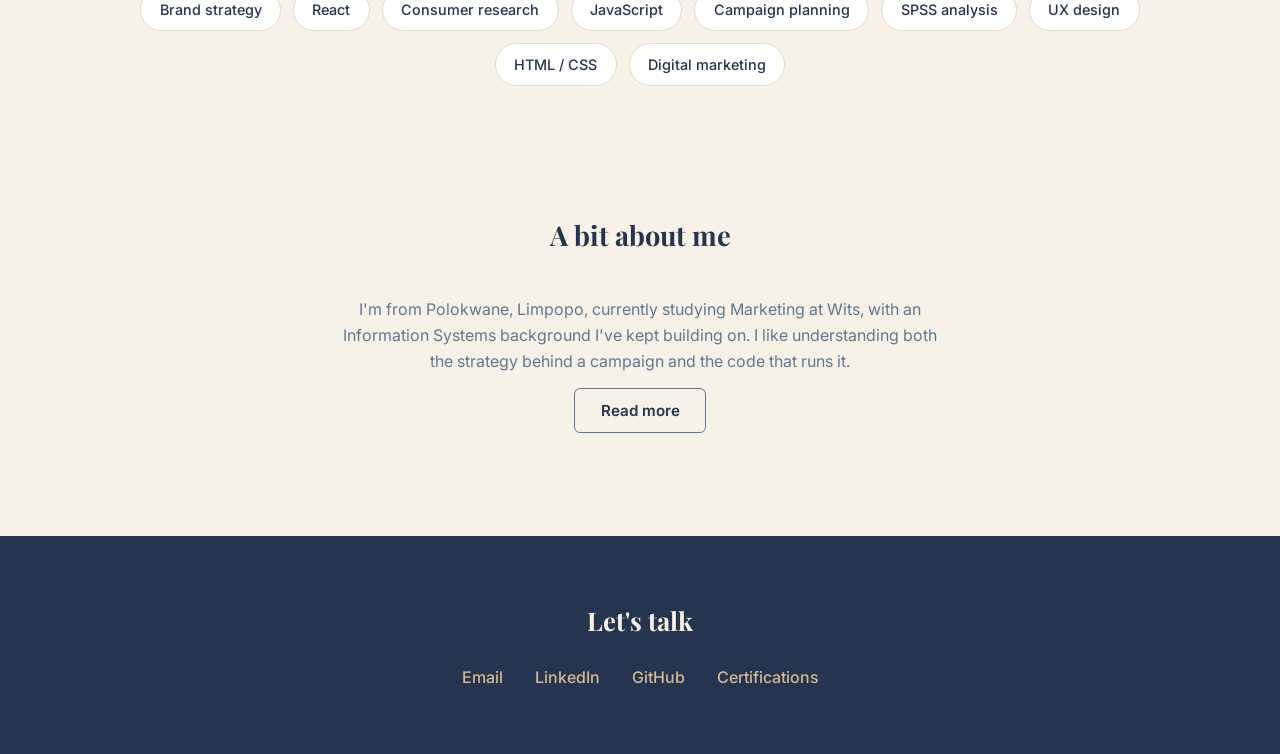
==== commit 7fb89b0f: "landing page edits" ====
--- a/index.html
+++ b/index.html
@@ -21,15 +21,45 @@
   <button class="nav-toggle" id="navToggle" aria-label="Toggle menu">☰</button>
 </header>
 
-<section class="hero">
-  <p class="eyebrow">BCom Honours Student — Marketing &amp; Information Systems, Wits University</p>
-  <h1>Where marketing strategy<br>meets application development.</h1>
-  <p class="hero-sub">I'm exploring the space where digital marketing, UX, application development and data analysis meet — combining an Information Systems background with hands-on marketing strategy and technical skills.</p>
-  <p class="hero-research">Currently co-authoring Honours research on hyper-personalisation and consumer-brand relationships in streaming media.</p>
-  <div class="hero-cta">
-    <a href="#work" class="btn btn-gradient">See the work</a>
-    <a href="about.html" class="btn btn-outline">About me</a>
+<section class="hero" id="heroSection">
+
+  <div class="floating-icon icon-1" data-depth="0.06">
+    <svg width="28" height="28" viewBox="0 0 24 24" fill="none" stroke="#570301" stroke-width="2" stroke-linecap="round"><path d="M6 20V10M12 20V4M18 20v-7"/></svg>
   </div>
+
+  <div class="floating-icon icon-2" data-depth="0.04">
+    <svg width="28" height="28" viewBox="0 0 24 24" fill="none" stroke="#570301" stroke-width="2" stroke-linecap="round"><circle cx="11" cy="11" r="6"/><path d="M20 20l-4.35-4.35"/></svg>
+  </div>
+
+  <div class="floating-icon icon-3" data-depth="0.05">
+    <svg width="28" height="28" viewBox="0 0 24 24" fill="none" stroke="#570301" stroke-width="2"><circle cx="12" cy="12" r="8"/><circle cx="12" cy="12" r="4"/><circle cx="12" cy="12" r="0.5" fill="#570301"/></svg>
+  </div>
+
+  <div class="floating-icon icon-4" data-depth="0.06">
+    <svg width="28" height="28" viewBox="0 0 24 24" fill="none" stroke="#2E5AA7" stroke-width="2" stroke-linecap="round" stroke-linejoin="round"><path d="M3 17l5-5 4 4 8-9"/><circle cx="20" cy="7" r="1.5" fill="#2E5AA7"/></svg>
+  </div>
+
+  <div class="floating-icon icon-5" data-depth="0.04">
+    <svg width="28" height="28" viewBox="0 0 24 24" fill="none" stroke="#2E5AA7" stroke-width="2" stroke-linecap="round" stroke-linejoin="round"><path d="M8 6L2 12l6 6M16 6l6 6-6 6"/></svg>
+  </div>
+
+  <div class="floating-icon icon-6" data-depth="0.05">
+    <svg width="28" height="28" viewBox="0 0 24 24" fill="none" stroke="#2E5AA7" stroke-width="2" stroke-linecap="round"><rect x="3" y="4" width="18" height="16" rx="2"/><path d="M3 9h18M8 13h3M8 16h6"/></svg>
+  </div>
+
+  <div class="hero-content">
+    <span class="hero-badge">● Portfolio · 2026</span>
+    <h2 class="hero-name">Morongwa Masenya</h2>
+    <p class="eyebrow">BCom Honours Student — Marketing &amp; Information Systems, Wits University</p>
+    <h1 class="hero-headline">Where <span class="underline-pink">marketing strategy meets</span><br><span class="underline-blue">application development.</span></h1>
+    <div class="hero-cta">
+      <a href="#work" class="btn btn-gradient">See selected work →</a>
+      <a href="about.html" class="btn btn-outline">About me</a>
+    </div>
+    <p class="hero-hint">Move your cursor — the two worlds are drifting toward each other.</p>
+    <p class="hero-research">Currently co-authoring Honours research on hyper-personalisation and consumer-brand relationships in streaming media.</p>
+  </div>
+
 </section>
 
 <section class="work" id="work">
